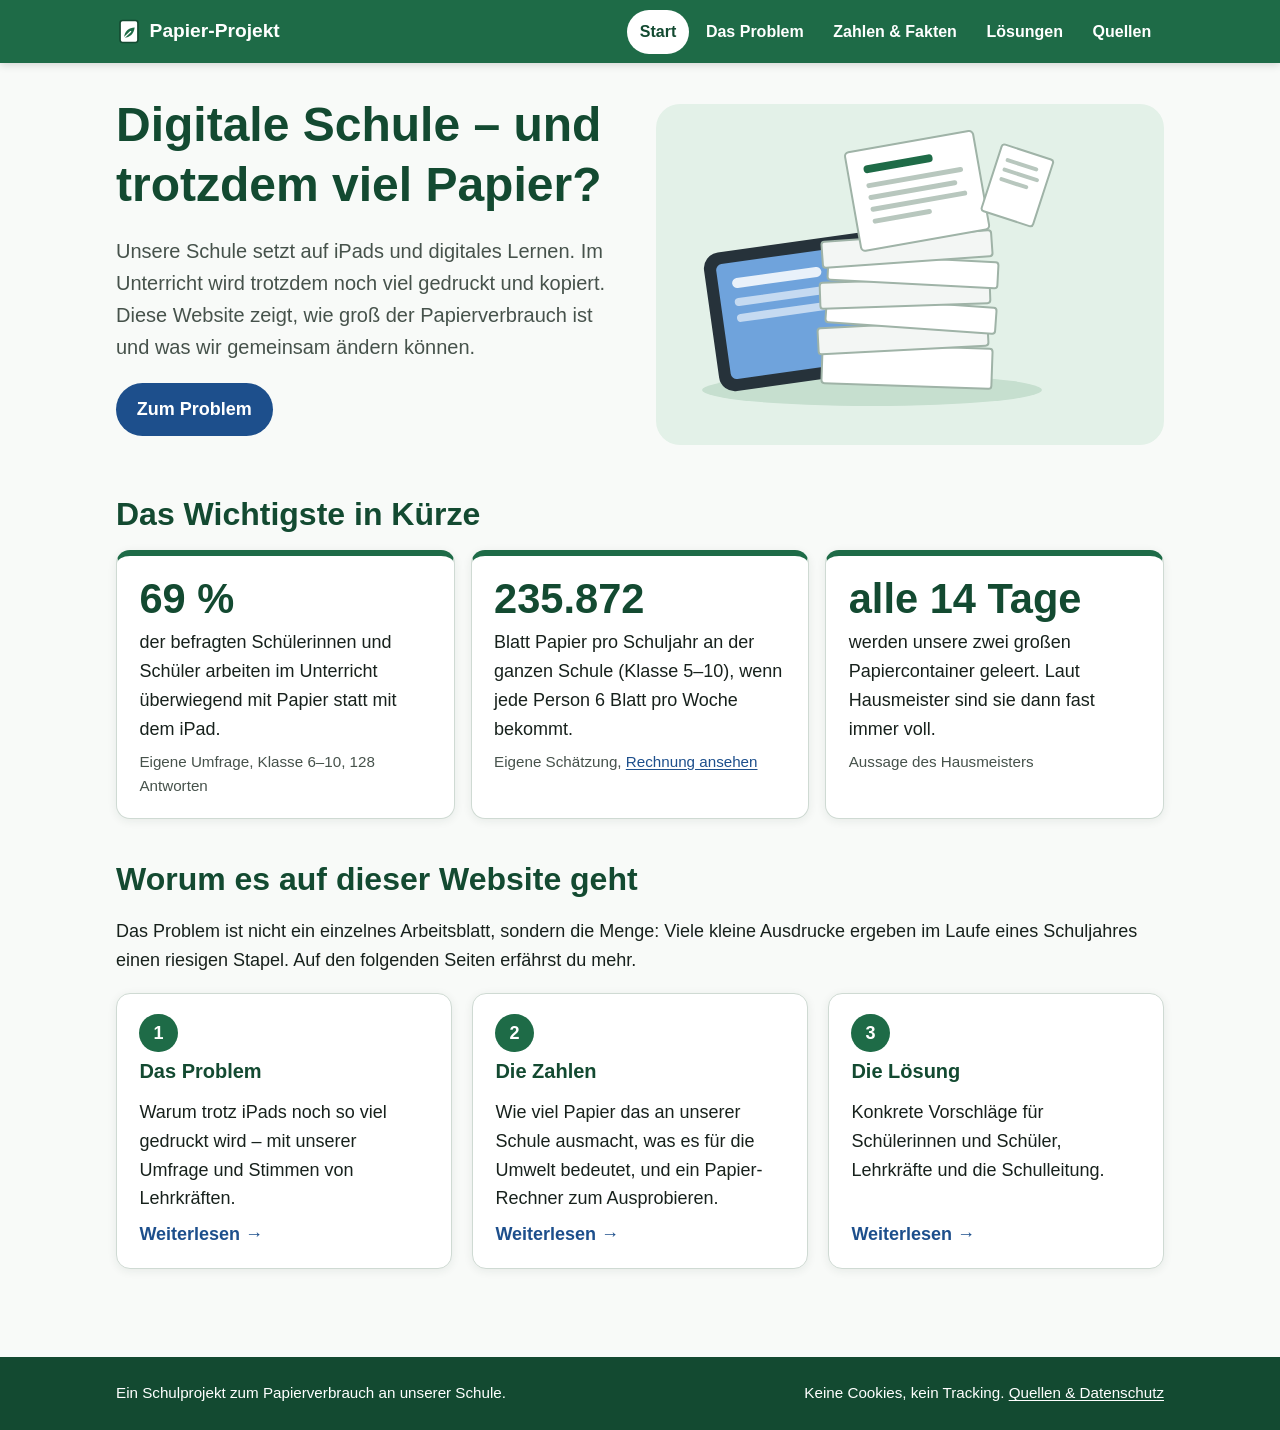
==== index.html @ 82616a9a "Erste Version der Website: Startseite, Problem, Zahlen & Fakten, Lösungen, Quellen Co-Authored-By: C" ====
<!DOCTYPE html>
<html lang="de">
<head>
  <meta charset="utf-8">
  <meta name="viewport" content="width=device-width, initial-scale=1, viewport-fit=cover">
  <title>Digitale Schule – und trotzdem viel Papier? | Papier-Projekt</title>
  <meta name="description" content="Ein Schulprojekt über den Papierverbrauch an unserer Schule – mit Zahlen, Umfrage und konkreten Vorschlägen zum Papiersparen.">
  <link rel="icon" href="bilder/icon.svg" type="image/svg+xml">
  <link rel="stylesheet" href="css/style.css">
</head>
<body>
  <a class="skip-link" href="#inhalt">Zum Inhalt springen</a>

  <header class="kopf">
    <div class="inhalt-breite">
      <a class="logo" href="index.html"><img src="bilder/icon.svg" alt="" width="26" height="26">Papier-Projekt</a>
      <nav class="menue" aria-label="Hauptmenü">
        <ul>
          <li><a href="index.html" aria-current="page">Start</a></li>
          <li><a href="problem.html">Das Problem</a></li>
          <li><a href="zahlen.html">Zahlen &amp; Fakten</a></li>
          <li><a href="loesungen.html">Lösungen</a></li>
          <li><a href="quellen.html">Quellen</a></li>
        </ul>
      </nav>
    </div>
  </header>

  <main id="inhalt" class="inhalt-breite">
    <section class="hero" aria-labelledby="titel">
      <div>
        <h1 id="titel">Digitale Schule – und trotzdem viel Papier?</h1>
        <p class="einleitung">Unsere Schule setzt auf iPads und digitales Lernen. Im Unterricht wird trotzdem noch viel gedruckt und kopiert. Diese Website zeigt, wie groß der Papierverbrauch ist und was wir gemeinsam ändern können.</p>
        <p><a class="knopf" href="problem.html">Zum Problem</a></p>
      </div>
      <div class="hero-bild">
        <img src="bilder/hero.svg" width="400" height="300" alt="Zeichnung: Ein Tablet liegt halb unter einem hohen Stapel Arbeitsblätter.">
      </div>
    </section>

    <section class="abschnitt" aria-labelledby="kurz">
      <h2 id="kurz">Das Wichtigste in Kürze</h2>
      <div class="kernzahlen">
        <div class="karte kernzahl">
          <span class="zahl">69&nbsp;%</span>
          <p>der befragten Schülerinnen und Schüler arbeiten im Unterricht überwiegend mit Papier statt mit dem iPad.</p>
          <p class="quelle">Eigene Umfrage, Klasse 6–10, 128 Antworten</p>
        </div>
        <div class="karte kernzahl">
          <span class="zahl">235.872</span>
          <p>Blatt Papier pro Schuljahr an der ganzen Schule (Klasse 5–10), wenn jede Person 6 Blatt pro Woche bekommt.</p>
          <p class="quelle">Eigene Schätzung, <a href="zahlen.html">Rechnung ansehen</a></p>
        </div>
        <div class="karte kernzahl">
          <span class="zahl">alle 14 Tage</span>
          <p>werden unsere zwei großen Papiercontainer geleert. Laut Hausmeister sind sie dann fast immer voll.</p>
          <p class="quelle">Aussage des Hausmeisters</p>
        </div>
      </div>
    </section>

    <section class="abschnitt" aria-labelledby="themen">
      <h2 id="themen">Worum es auf dieser Website geht</h2>
      <p>Das Problem ist nicht ein einzelnes Arbeitsblatt, sondern die Menge: Viele kleine Ausdrucke ergeben im Laufe eines Schuljahres einen riesigen Stapel. Auf den folgenden Seiten erfährst du mehr.</p>
      <div class="kacheln">
        <a class="karte kachel" href="problem.html">
          <span class="nummer" aria-hidden="true">1</span>
          <h3>Das Problem</h3>
          <span>Warum trotz iPads noch so viel gedruckt wird – mit unserer Umfrage und Stimmen von Lehrkräften.</span>
          <span class="weiter">Weiterlesen →</span>
        </a>
        <a class="karte kachel" href="zahlen.html">
          <span class="nummer" aria-hidden="true">2</span>
          <h3>Die Zahlen</h3>
          <span>Wie viel Papier das an unserer Schule ausmacht, was es für die Umwelt bedeutet, und ein Papier-Rechner zum Ausprobieren.</span>
          <span class="weiter">Weiterlesen →</span>
        </a>
        <a class="karte kachel" href="loesungen.html">
          <span class="nummer" aria-hidden="true">3</span>
          <h3>Die Lösung</h3>
          <span>Konkrete Vorschläge für Schülerinnen und Schüler, Lehrkräfte und die Schulleitung.</span>
          <span class="weiter">Weiterlesen →</span>
        </a>
      </div>
    </section>
  </main>

  <footer class="fuss">
    <div class="inhalt-breite">
      <p>Ein Schulprojekt zum Papierverbrauch an unserer Schule.</p>
      <p>Keine Cookies, kein Tracking. <a href="quellen.html">Quellen &amp; Datenschutz</a></p>
    </div>
  </footer>
</body>
</html>
---- css/style.css ----
/* ==========================================================
   Papier-Projekt – gemeinsames Aussehen für alle Seiten
   Nur Systemschriften (keine fremden Server), starke Kontraste.
   ========================================================== */

:root {
  --gruen: #1e6b47;        /* Hauptfarbe, Kontrast zu Weiß 6,5:1 */
  --gruen-dunkel: #134a31;
  --gruen-hell: #e3f1e8;
  --blau: #1d4f8c;          /* Akzentfarbe, Kontrast zu Weiß 8,3:1 */
  --blau-hell: #e4eef9;
  --papier: #f8faf8;        /* Seitenhintergrund */
  --weiss: #ffffff;
  --text: #17211c;
  --text-leise: #46524b;    /* Kontrast zu Weiß 7,9:1 */
  --linie: #cfdad3;
  --warnung: #fff1b8;
  --warnung-rand: #8a6d00;
  --radius: 14px;
  --schatten: 0 2px 10px rgba(20, 50, 35, 0.08);
  color-scheme: light;
}

* { box-sizing: border-box; }

html { -webkit-text-size-adjust: 100%; }

body {
  margin: 0;
  background: var(--papier);
  color: var(--text);
  font-family: -apple-system, BlinkMacSystemFont, "Segoe UI", Roboto, "Helvetica Neue", Arial, sans-serif;
  font-size: 1.125rem;      /* 18px: gut lesbar auf dem iPad */
  line-height: 1.6;
}

img, svg { max-width: 100%; height: auto; }

a { color: var(--blau); text-underline-offset: 0.15em; }
a:hover { color: var(--gruen-dunkel); }

:focus-visible { outline: 3px solid var(--blau); outline-offset: 3px; border-radius: 4px; }

/* Link „Zum Inhalt springen“ für Tastatur und Screenreader */
.skip-link {
  position: absolute; left: 1rem; top: -4rem;
  background: var(--weiss); padding: 0.5rem 1rem; border-radius: 8px; z-index: 10;
}
.skip-link:focus { top: 1rem; }

.inhalt-breite { width: 100%; max-width: 68rem; margin: 0 auto; padding-inline: 1.25rem; }

/* ---------- Kopfzeile und Menü ---------- */
.kopf {
  background: var(--gruen);
  color: var(--weiss);
  padding-top: env(safe-area-inset-top, 0px);
  position: sticky; top: 0; z-index: 5;
  box-shadow: 0 2px 8px rgba(0, 0, 0, 0.15);
}
.kopf .inhalt-breite {
  display: flex; flex-wrap: wrap; align-items: center; justify-content: space-between;
  gap: 0.25rem 1.5rem; padding-block: 0.6rem;
}
.logo {
  color: var(--weiss); text-decoration: none; font-weight: 800; font-size: 1.2rem;
  display: inline-flex; align-items: center; gap: 0.5rem;
}
.logo:hover { color: var(--weiss); }
.logo img { width: 1.6rem; height: 1.6rem; }

.menue ul {
  list-style: none; margin: 0; padding: 0;
  display: flex; flex-wrap: wrap; gap: 0.25rem;
}
.menue a {
  display: block; color: var(--weiss); text-decoration: none;
  padding: 0.5rem 0.8rem; border-radius: 999px; font-size: 1rem; font-weight: 600;
  min-height: 44px; line-height: 1.75;   /* große Tippfläche */
}
.menue a:hover { background: var(--gruen-dunkel); color: var(--weiss); }
.menue a[aria-current="page"] { background: var(--weiss); color: var(--gruen-dunkel); }

/* ---------- Allgemeine Bausteine ---------- */
main { display: block; padding-block: 2rem 3rem; }

h1, h2, h3 { line-height: 1.25; color: var(--gruen-dunkel); }
h1 { font-size: clamp(2rem, 5vw, 3rem); margin: 0 0 1rem; }
h2 { font-size: clamp(1.5rem, 3.5vw, 2rem); margin: 2.5rem 0 1rem; }
h3 { font-size: 1.25rem; margin: 0 0 0.5rem; }

.einleitung { font-size: 1.25rem; color: var(--text-leise); max-width: 46rem; }

.abschnitt { margin-bottom: 2.5rem; }

.karte {
  background: var(--weiss); border: 1px solid var(--linie); border-radius: var(--radius);
  padding: 1.25rem 1.4rem; box-shadow: var(--schatten);
}

.raster { display: grid; gap: 1.25rem; grid-template-columns: repeat(auto-fit, minmax(15rem, 1fr)); }
.raster-2 { display: grid; gap: 1.25rem; grid-template-columns: repeat(auto-fit, minmax(20rem, 1fr)); align-items: start; }

/* Gut sichtbarer Platzhalter für fehlende Daten */
.fehlt {
  background: var(--warnung); color: #4a3a00; border: 2px dashed var(--warnung-rand);
  padding: 0 0.35em; border-radius: 6px; font-weight: 700;
  -webkit-box-decoration-break: clone; box-decoration-break: clone;
}

.hinweis {
  background: var(--blau-hell); border-left: 5px solid var(--blau);
  padding: 0.9rem 1.1rem; border-radius: 0 10px 10px 0; font-size: 1rem;
}

.quelle { font-size: 0.95rem; color: var(--text-leise); }

.knopf {
  display: inline-block; background: var(--blau); color: var(--weiss); text-decoration: none;
  font-weight: 700; padding: 0.75rem 1.3rem; border-radius: 999px; min-height: 44px;
}
.knopf:hover { background: var(--gruen-dunkel); color: var(--weiss); }

/* ---------- Startseite ---------- */
.hero {
  display: grid; gap: 2rem; align-items: center;
  grid-template-columns: repeat(auto-fit, minmax(18rem, 1fr));
  margin-bottom: 2rem;
}
.hero-bild { background: var(--gruen-hell); border-radius: 24px; padding: 1rem; }

.kernzahlen { display: grid; gap: 1rem; grid-template-columns: repeat(auto-fit, minmax(14rem, 1fr)); }
.kernzahl { border-top: 6px solid var(--gruen); }
.kernzahl .zahl { display: block; font-size: clamp(2rem, 5vw, 2.6rem); font-weight: 800; color: var(--gruen-dunkel); line-height: 1.1; }
.kernzahl p { margin: 0.4rem 0 0; }

.kacheln { display: grid; gap: 1.25rem; grid-template-columns: repeat(auto-fit, minmax(16rem, 1fr)); }
.kachel {
  display: flex; flex-direction: column; gap: 0.4rem;
  text-decoration: none; color: var(--text);
  transition: transform 0.15s ease, box-shadow 0.15s ease;
}
.kachel:hover { transform: translateY(-3px); box-shadow: 0 6px 18px rgba(20, 50, 35, 0.15); color: var(--text); }
.kachel .nummer {
  display: inline-grid; place-items: center; width: 2.4rem; height: 2.4rem;
  border-radius: 50%; background: var(--gruen); color: var(--weiss); font-weight: 800;
}
.kachel .weiter { margin-top: auto; color: var(--blau); font-weight: 700; }

/* ---------- Tabellen ---------- */
.tabelle-huelle { overflow-x: auto; -webkit-overflow-scrolling: touch; }
table { width: 100%; border-collapse: collapse; background: var(--weiss); font-size: 1rem; }
caption { text-align: left; font-weight: 700; padding-bottom: 0.5rem; color: var(--gruen-dunkel); }
th, td { padding: 0.65rem 0.8rem; border-bottom: 1px solid var(--linie); text-align: left; vertical-align: top; }
thead th { background: var(--gruen-hell); color: var(--gruen-dunkel); }
td.num, th.num { text-align: right; font-variant-numeric: tabular-nums; white-space: nowrap; }
tr.summe td, tr.summe th { font-weight: 800; border-top: 2px solid var(--gruen); }

/* ---------- Diagramm ---------- */
.diagramm { display: grid; gap: 1.5rem; grid-template-columns: repeat(auto-fit, minmax(16rem, 1fr)); align-items: center; }
.diagramm svg { width: 100%; max-width: 22rem; justify-self: center; }
.diagramm path { stroke: var(--weiss); stroke-width: 2; }
.legende { list-style: none; margin: 0; padding: 0; display: grid; gap: 0.6rem; }
.legende li { display: grid; grid-template-columns: 1.3rem 1fr auto; gap: 0.7rem; align-items: center; font-size: 1rem; }
.farbfeld { width: 1.3rem; height: 1.3rem; border-radius: 4px; }
.legende .wert { font-weight: 700; font-variant-numeric: tabular-nums; }

/* ---------- Bilder mit Bildunterschrift ---------- */
figure { margin: 0; }
figcaption { font-size: 0.95rem; color: var(--text-leise); margin-top: 0.5rem; }
.foto { border-radius: var(--radius); background: var(--weiss); border: 1px solid var(--linie); width: 100%; }

/* ---------- Zitate der Lehrkräfte ---------- */
.stimme h3 { color: var(--blau); }
.stimme ul { margin: 0; padding-left: 1.2rem; }

/* ---------- Papier-Rechner ---------- */
.rechner { border: 2px solid var(--gruen); }
.rechner form { display: grid; gap: 1rem; grid-template-columns: repeat(auto-fit, minmax(13rem, 1fr)); margin-bottom: 1.25rem; }
.rechner label { display: block; font-weight: 700; margin-bottom: 0.3rem; font-size: 1rem; }
.rechner input {
  width: 100%; font: inherit; font-size: 1.15rem; padding: 0.6rem 0.75rem; min-height: 48px;
  border: 2px solid var(--text-leise); border-radius: 10px; background: var(--weiss); color: var(--text);
}
.rechner .tipp { display: block; font-size: 0.9rem; color: var(--text-leise); }
.vorlagen { display: flex; flex-wrap: wrap; gap: 0.5rem; margin-bottom: 1rem; }
.vorlagen button {
  font: inherit; font-size: 1rem; font-weight: 700; cursor: pointer; min-height: 44px;
  padding: 0.5rem 1rem; border-radius: 999px; border: 2px solid var(--blau);
  background: var(--weiss); color: var(--blau);
}
.vorlagen button:hover, .vorlagen button[aria-pressed="true"] { background: var(--blau); color: var(--weiss); }
.ergebnisse { display: grid; gap: 0.75rem; grid-template-columns: repeat(auto-fit, minmax(9rem, 1fr)); }
.ergebnis { background: var(--gruen-hell); border-radius: 12px; padding: 1rem; }
.ergebnis .zahl { display: block; font-size: 1.8rem; font-weight: 800; color: var(--gruen-dunkel); line-height: 1.2; font-variant-numeric: tabular-nums; }
.ergebnis span:last-child { font-size: 1rem; }

/* ---------- Lösungen ---------- */
.tipps { list-style: none; padding: 0; margin: 0; display: grid; gap: 1rem; grid-template-columns: repeat(auto-fit, minmax(16rem, 1fr)); }
.tipps li { border-left: 6px solid var(--gruen); }
.tipps p { margin: 0; }
.gruppe-kopf { display: flex; align-items: center; gap: 0.75rem; }
.gruppe-kopf svg { width: 2.5rem; height: 2.5rem; flex: none; }

/* ---------- Fußzeile ---------- */
.fuss {
  background: var(--gruen-dunkel); color: var(--weiss); font-size: 0.95rem;
  padding-bottom: env(safe-area-inset-bottom, 0px);
}
.fuss .inhalt-breite { padding-block: 1.5rem; display: flex; flex-wrap: wrap; gap: 0.5rem 2rem; justify-content: space-between; }
.fuss a { color: var(--weiss); }
.fuss p { margin: 0; }

@media (prefers-reduced-motion: reduce) {
  * { transition: none !important; scroll-behavior: auto !important; }
}

@media (max-width: 40rem) {
  body { font-size: 1.0625rem; }
  .kopf { position: static; }   /* auf dem Handy nicht festkleben, spart Platz */
}
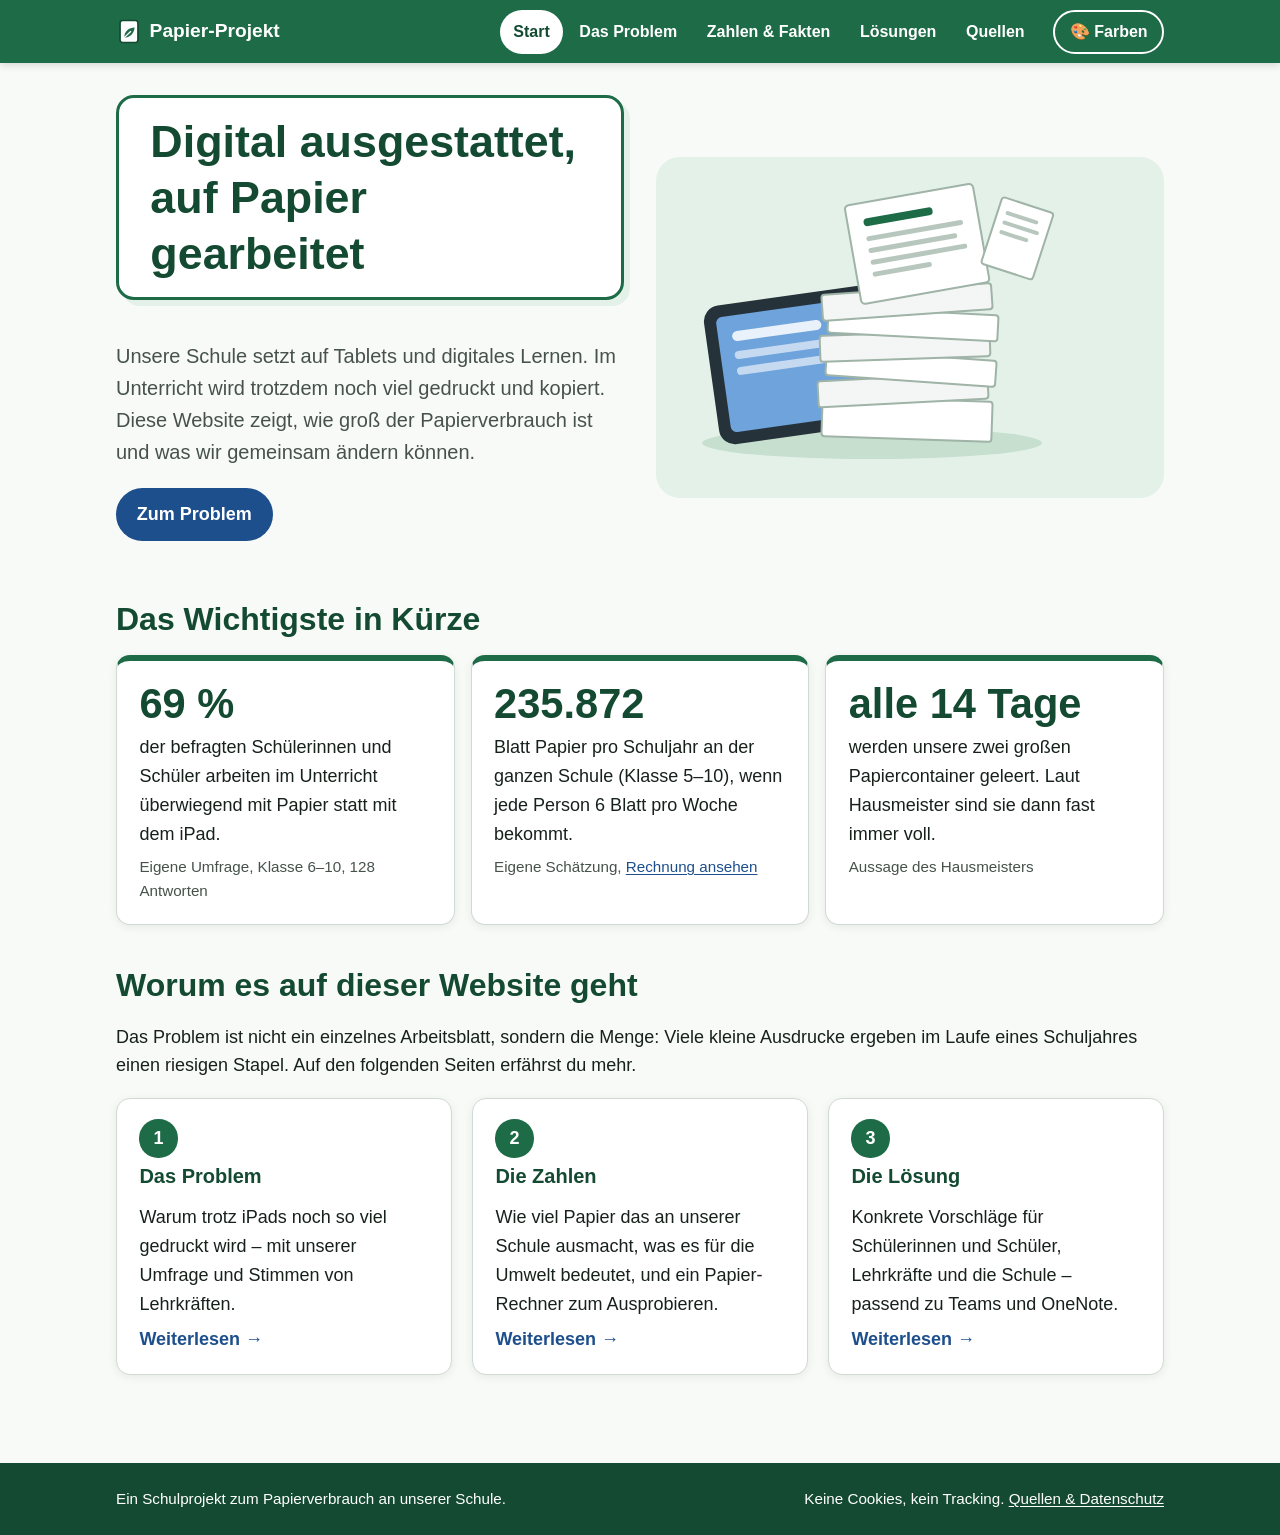
==== commit da48fd92: "12 Farbschemata, neuer Titel, Bildauswahl, Diagramm in Prozent, Teams/OneNote und Ablenkungs-Vorschl" ====
--- a/index.html
+++ b/index.html
@@ -3,10 +3,11 @@
 <head>
   <meta charset="utf-8">
   <meta name="viewport" content="width=device-width, initial-scale=1, viewport-fit=cover">
-  <title>Digitale Schule – und trotzdem viel Papier? | Papier-Projekt</title>
+  <title>Digital ausgestattet, auf Papier gearbeitet | Papier-Projekt</title>
   <meta name="description" content="Ein Schulprojekt über den Papierverbrauch an unserer Schule – mit Zahlen, Umfrage und konkreten Vorschlägen zum Papiersparen.">
   <link rel="icon" href="bilder/icon.svg" type="image/svg+xml">
   <link rel="stylesheet" href="css/style.css">
+  <script src="js/farben.js"></script>
 </head>
 <body>
   <a class="skip-link" href="#inhalt">Zum Inhalt springen</a>
@@ -29,8 +30,8 @@
   <main id="inhalt" class="inhalt-breite">
     <section class="hero" aria-labelledby="titel">
       <div>
-        <h1 id="titel">Digitale Schule – und trotzdem viel Papier?</h1>
-        <p class="einleitung">Unsere Schule setzt auf iPads und digitales Lernen. Im Unterricht wird trotzdem noch viel gedruckt und kopiert. Diese Website zeigt, wie groß der Papierverbrauch ist und was wir gemeinsam ändern können.</p>
+        <h1 id="titel">Digital ausgestattet, auf Papier gearbeitet</h1>
+        <p class="einleitung">Unsere Schule setzt auf Tablets und digitales Lernen. Im Unterricht wird trotzdem noch viel gedruckt und kopiert. Diese Website zeigt, wie groß der Papierverbrauch ist und was wir gemeinsam ändern können.</p>
         <p><a class="knopf" href="problem.html">Zum Problem</a></p>
       </div>
       <div class="hero-bild">
@@ -78,7 +79,7 @@
         <a class="karte kachel" href="loesungen.html">
           <span class="nummer" aria-hidden="true">3</span>
           <h3>Die Lösung</h3>
-          <span>Konkrete Vorschläge für Schülerinnen und Schüler, Lehrkräfte und die Schulleitung.</span>
+          <span>Konkrete Vorschläge für Schülerinnen und Schüler, Lehrkräfte und die Schule – passend zu Teams und OneNote.</span>
           <span class="weiter">Weiterlesen →</span>
         </a>
       </div>
--- a/css/style.css
+++ b/css/style.css
@@ -1,24 +1,100 @@
 /* ==========================================================
    Papier-Projekt – gemeinsames Aussehen für alle Seiten
    Nur Systemschriften (keine fremden Server), starke Kontraste.
+
+   FARBSCHEMATA: Alle Farben kommen aus den Variablen unten.
+   Jedes Schema ([data-farbe="…"]) setzt dieselben Variablen.
+   Neue Farbe nötig? -> In ALLEN Schemata ergänzen.
    ========================================================== */
 
-:root {
-  --gruen: #1e6b47;        /* Hauptfarbe, Kontrast zu Weiß 6,5:1 */
-  --gruen-dunkel: #134a31;
-  --gruen-hell: #e3f1e8;
-  --blau: #1d4f8c;          /* Akzentfarbe, Kontrast zu Weiß 8,3:1 */
-  --blau-hell: #e4eef9;
-  --papier: #f8faf8;        /* Seitenhintergrund */
-  --weiss: #ffffff;
+:root,
+[data-farbe="gruen"] {
+  --hintergrund: #f8faf8;  /* Seitenhintergrund */
+  --flaeche: #ffffff;      /* Karten, Tabellen */
   --text: #17211c;
-  --text-leise: #46524b;    /* Kontrast zu Weiß 7,9:1 */
+  --text-leise: #46524b;
   --linie: #cfdad3;
-  --warnung: #fff1b8;
-  --warnung-rand: #8a6d00;
-  --radius: 14px;
-  --schatten: 0 2px 10px rgba(20, 50, 35, 0.08);
+  --haupt: #1e6b47;        /* Kopfzeile, Rahmen (weiße Schrift darauf) */
+  --haupt-dunkel: #134a31; /* Fußzeile */
+  --haupt-hell: #e3f1e8;   /* helle Flächen */
+  --ueberschrift: #134a31;
+  --akzent: #1d4f8c;       /* Knöpfe (weiße Schrift darauf) */
+  --akzent-hell: #e4eef9;
+  --link: #1d4f8c;
+  --auf-haupt: #ffffff;
+  /* Diagramm: iPad-Seite (c1, c2), neutral (c3), Papier-Seite (c4, c5) */
+  --c1: #1d4f8c; --c2: #6fa3dc; --c3: #8f8f8a; --c4: #e6a06c; --c5: #9a4515;
   color-scheme: light;
+}
+
+[data-farbe="blau"] {
+  --hintergrund: #f6f9fc; --flaeche: #ffffff; --text: #14202c; --text-leise: #44515e; --linie: #cdd9e5;
+  --haupt: #1d4f8c; --haupt-dunkel: #12345e; --haupt-hell: #e4eef9; --ueberschrift: #12345e;
+  --akzent: #0f6466; --akzent-hell: #dff2f1; --link: #0f5a8c; --auf-haupt: #ffffff;
+  --c1: #12345e; --c2: #5b95d6; --c3: #8f8f8a; --c4: #f0b46a; --c5: #a35a00;
+}
+[data-farbe="petrol"] {
+  --hintergrund: #f5fafa; --flaeche: #ffffff; --text: #132021; --text-leise: #415354; --linie: #c9dcdc;
+  --haupt: #0f6466; --haupt-dunkel: #0a4446; --haupt-hell: #dff2f1; --ueberschrift: #0a4446;
+  --akzent: #8a3b12; --akzent-hell: #f9e9df; --link: #0a5c5e; --auf-haupt: #ffffff;
+  --c1: #0a4446; --c2: #4fb3b0; --c3: #8f8f8a; --c4: #e89a7a; --c5: #8a3b12;
+}
+[data-farbe="lila"] {
+  --hintergrund: #faf8fd; --flaeche: #ffffff; --text: #1e1729; --text-leise: #4f4560; --linie: #dcd3ea;
+  --haupt: #5b3a99; --haupt-dunkel: #3d2468; --haupt-hell: #eee8f8; --ueberschrift: #3d2468;
+  --akzent: #1d4f8c; --akzent-hell: #e4eef9; --link: #5b3a99; --auf-haupt: #ffffff;
+  --c1: #3d2468; --c2: #9b7fd1; --c3: #8f8f8a; --c4: #f0b85a; --c5: #9a6200;
+}
+[data-farbe="rot"] {
+  --hintergrund: #fdf8f8; --flaeche: #ffffff; --text: #2a1418; --text-leise: #5c4246; --linie: #ead0d4;
+  --haupt: #9b1c31; --haupt-dunkel: #6b1222; --haupt-hell: #f8e6e9; --ueberschrift: #6b1222;
+  --akzent: #1d4f8c; --akzent-hell: #e4eef9; --link: #8a1a2c; --auf-haupt: #ffffff;
+  --c1: #1d4f8c; --c2: #7fb0e0; --c3: #8f8f8a; --c4: #e8909c; --c5: #9b1c31;
+}
+[data-farbe="orange"] {
+  --hintergrund: #fffaf5; --flaeche: #ffffff; --text: #2a1a0c; --text-leise: #5c4a3a; --linie: #ecd9c6;
+  --haupt: #a64b00; --haupt-dunkel: #6e3200; --haupt-hell: #fbeadb; --ueberschrift: #6e3200;
+  --akzent: #1d4f8c; --akzent-hell: #e4eef9; --link: #1d4f8c; --auf-haupt: #ffffff;
+  --c1: #1d4f8c; --c2: #7fb0e0; --c3: #8f8f8a; --c4: #f2b277; --c5: #a64b00;
+}
+[data-farbe="graphit"] {
+  --hintergrund: #f7f8f9; --flaeche: #ffffff; --text: #1a1e22; --text-leise: #4a525a; --linie: #d5dade;
+  --haupt: #3d4650; --haupt-dunkel: #22282e; --haupt-hell: #e9ecef; --ueberschrift: #22282e;
+  --akzent: #1d4f8c; --akzent-hell: #e4eef9; --link: #1d4f8c; --auf-haupt: #ffffff;
+  --c1: #22282e; --c2: #7f97b0; --c3: #c9c9c4; --c4: #f0b46a; --c5: #a35a00;
+}
+[data-farbe="sand"] {
+  --hintergrund: #fbf6ec; --flaeche: #fffdf8; --text: #2b2216; --text-leise: #5a4c38; --linie: #e6d8bd;
+  --haupt: #6b4e16; --haupt-dunkel: #4a360f; --haupt-hell: #f3e8d2; --ueberschrift: #4a360f;
+  --akzent: #1d4f8c; --akzent-hell: #e4eef9; --link: #6b4e16; --auf-haupt: #ffffff;
+  --c1: #1d4f8c; --c2: #7fb0e0; --c3: #a39e93; --c4: #e3b36a; --c5: #6b4e16;
+}
+[data-farbe="nacht"] {
+  --hintergrund: #12161a; --flaeche: #1c2228; --text: #e9edf0; --text-leise: #b5bec6; --linie: #33404a;
+  --haupt: #1e6b47; --haupt-dunkel: #0b2a1c; --haupt-hell: #1f3329; --ueberschrift: #8fd3ae;
+  --akzent: #2c64a8; --akzent-hell: #1d2a3a; --link: #8cb8ff; --auf-haupt: #ffffff;
+  --c1: #3987e5; --c2: #9cc3f0; --c3: #8f8f8a; --c4: #f0a870; --c5: #d06a2a;
+  color-scheme: dark;
+}
+[data-farbe="kontrast"] {
+  --hintergrund: #ffffff; --flaeche: #ffffff; --text: #000000; --text-leise: #1a1a1a; --linie: #000000;
+  --haupt: #000000; --haupt-dunkel: #000000; --haupt-hell: #f0f0f0; --ueberschrift: #000000;
+  --akzent: #0000b8; --akzent-hell: #eaeaff; --link: #0000b8; --auf-haupt: #ffffff;
+  --c1: #00307a; --c2: #6a9eff; --c3: #9a9a9a; --c4: #ffb36b; --c5: #a33f00;
+}
+[data-farbe="einhorn"] {
+  --hintergrund: #fff0f8; --flaeche: #ffffff; --text: #3a0a26; --text-leise: #6b2a52; --linie: #ffc2e2;
+  --haupt: #c2187a; --haupt-dunkel: #8a0f56; --haupt-hell: #ffe0f1; --ueberschrift: #8a0f56;
+  --akzent: #6a1b9a; --akzent-hell: #f1e2fb; --link: #6a1b9a; --auf-haupt: #ffffff;
+  --c1: #6a1b9a; --c2: #c39be0; --c3: #b8a6b4; --c4: #ff9ccf; --c5: #c2187a;
+}
+[data-farbe="regenbogen"] {
+  --hintergrund: #0a0a0a; --flaeche: #161616; --text: #f5f5f5; --text-leise: #c8c8c8; --linie: #333333;
+  --haupt: #000000; --haupt-dunkel: #000000; --haupt-hell: #222222; --ueberschrift: #ffffff;
+  --akzent: #7a3cff; --akzent-hell: #241a3a; --link: #ffd23d; --auf-haupt: #ffffff;
+  --c1: #3d7dff; --c2: #39d0ff; --c3: #888888; --c4: #ffd23d; --c5: #ff4d4d;
+  --regenbogen: linear-gradient(90deg, #ff4d4d, #ffa53d, #ffe14d, #4dd97a, #4db8ff, #a77bff);
+  color-scheme: dark;
 }
 
 * { box-sizing: border-box; }
@@ -27,7 +103,7 @@
 
 body {
   margin: 0;
-  background: var(--papier);
+  background: var(--hintergrund);
   color: var(--text);
   font-family: -apple-system, BlinkMacSystemFont, "Segoe UI", Roboto, "Helvetica Neue", Arial, sans-serif;
   font-size: 1.125rem;      /* 18px: gut lesbar auf dem iPad */
@@ -36,15 +112,15 @@
 
 img, svg { max-width: 100%; height: auto; }
 
-a { color: var(--blau); text-underline-offset: 0.15em; }
-a:hover { color: var(--gruen-dunkel); }
-
-:focus-visible { outline: 3px solid var(--blau); outline-offset: 3px; border-radius: 4px; }
+a { color: var(--link); text-underline-offset: 0.15em; }
+a:hover { color: var(--ueberschrift); }
+
+:focus-visible { outline: 3px solid var(--link); outline-offset: 3px; border-radius: 4px; }
 
 /* Link „Zum Inhalt springen“ für Tastatur und Screenreader */
 .skip-link {
   position: absolute; left: 1rem; top: -4rem;
-  background: var(--weiss); padding: 0.5rem 1rem; border-radius: 8px; z-index: 10;
+  background: var(--flaeche); padding: 0.5rem 1rem; border-radius: 8px; z-index: 10;
 }
 .skip-link:focus { top: 1rem; }
 
@@ -52,40 +128,72 @@
 
 /* ---------- Kopfzeile und Menü ---------- */
 .kopf {
-  background: var(--gruen);
-  color: var(--weiss);
+  background: var(--haupt);
+  color: var(--auf-haupt);
   padding-top: env(safe-area-inset-top, 0px);
   position: sticky; top: 0; z-index: 5;
   box-shadow: 0 2px 8px rgba(0, 0, 0, 0.15);
 }
 .kopf .inhalt-breite {
   display: flex; flex-wrap: wrap; align-items: center; justify-content: space-between;
-  gap: 0.25rem 1.5rem; padding-block: 0.6rem;
+  gap: 0.25rem 1rem; padding-block: 0.6rem; position: relative;
 }
 .logo {
-  color: var(--weiss); text-decoration: none; font-weight: 800; font-size: 1.2rem;
+  color: var(--auf-haupt); text-decoration: none; font-weight: 800; font-size: 1.2rem;
   display: inline-flex; align-items: center; gap: 0.5rem;
 }
-.logo:hover { color: var(--weiss); }
+.logo:hover { color: var(--auf-haupt); }
 .logo img { width: 1.6rem; height: 1.6rem; }
 
+.menue { margin-left: auto; }
 .menue ul {
   list-style: none; margin: 0; padding: 0;
   display: flex; flex-wrap: wrap; gap: 0.25rem;
 }
 .menue a {
-  display: block; color: var(--weiss); text-decoration: none;
+  display: block; color: var(--auf-haupt); text-decoration: none;
   padding: 0.5rem 0.8rem; border-radius: 999px; font-size: 1rem; font-weight: 600;
   min-height: 44px; line-height: 1.75;   /* große Tippfläche */
 }
-.menue a:hover { background: var(--gruen-dunkel); color: var(--weiss); }
-.menue a[aria-current="page"] { background: var(--weiss); color: var(--gruen-dunkel); }
+.menue a:hover { background: rgba(255, 255, 255, 0.18); color: var(--auf-haupt); }
+.menue a[aria-current="page"] { background: var(--flaeche); color: var(--ueberschrift); }
+
+/* ---------- Farbauswahl ---------- */
+.farbwahl-schalter {
+  font: inherit; font-size: 1rem; font-weight: 700; cursor: pointer;
+  min-height: 44px; padding: 0.4rem 0.9rem; border-radius: 999px;
+  border: 2px solid var(--auf-haupt); background: transparent; color: var(--auf-haupt);
+}
+.farbwahl-schalter:hover, .farbwahl-schalter[aria-expanded="true"] { background: var(--flaeche); color: var(--ueberschrift); }
+.farb-panel {
+  position: absolute; right: 1.25rem; top: calc(100% + 0.25rem); z-index: 20;
+  width: min(30rem, calc(100vw - 2.5rem));
+  background: var(--flaeche); color: var(--text); border: 2px solid var(--haupt);
+  border-radius: var(--radius, 14px); padding: 1rem; box-shadow: 0 10px 30px rgba(0, 0, 0, 0.25);
+}
+.farb-titel { margin: 0 0 0.75rem; font-weight: 800; color: var(--ueberschrift); }
+.farb-liste { display: grid; gap: 0.5rem; grid-template-columns: repeat(auto-fill, minmax(12.5rem, 1fr)); }
+.farb-knopf {
+  display: flex; align-items: center; gap: 0.6rem; text-align: left;
+  font: inherit; font-size: 0.95rem; cursor: pointer; min-height: 44px;
+  padding: 0.4rem 0.6rem; border-radius: 10px;
+  border: 2px solid var(--linie); background: var(--flaeche); color: var(--text);
+}
+.farb-knopf:hover { border-color: var(--haupt); }
+.farb-knopf[aria-pressed="true"] { border-color: var(--link); box-shadow: inset 0 0 0 1px var(--link); font-weight: 700; }
+.farb-muster { width: 1.6rem; height: 1.6rem; border-radius: 50%; flex: none; border: 1px solid rgba(128, 128, 128, 0.6); }
 
 /* ---------- Allgemeine Bausteine ---------- */
 main { display: block; padding-block: 2rem 3rem; }
 
-h1, h2, h3 { line-height: 1.25; color: var(--gruen-dunkel); }
-h1 { font-size: clamp(2rem, 5vw, 3rem); margin: 0 0 1rem; }
+h1, h2, h3 { line-height: 1.25; color: var(--ueberschrift); }
+h1 {
+  font-size: clamp(1.9rem, 5vw, 2.8rem); margin: 0 0 1.25rem;
+  /* Umrandung, damit die Seitenüberschrift heraussticht */
+  display: inline-block; padding: 0.35em 0.7em;
+  border: 3px solid var(--haupt); border-radius: 18px;
+  background: var(--flaeche); box-shadow: 6px 6px 0 var(--haupt-hell);
+}
 h2 { font-size: clamp(1.5rem, 3.5vw, 2rem); margin: 2.5rem 0 1rem; }
 h3 { font-size: 1.25rem; margin: 0 0 0.5rem; }
 
@@ -94,8 +202,8 @@
 .abschnitt { margin-bottom: 2.5rem; }
 
 .karte {
-  background: var(--weiss); border: 1px solid var(--linie); border-radius: var(--radius);
-  padding: 1.25rem 1.4rem; box-shadow: var(--schatten);
+  background: var(--flaeche); border: 1px solid var(--linie); border-radius: 14px;
+  padding: 1.25rem 1.4rem; box-shadow: 0 2px 10px rgba(0, 0, 0, 0.07);
 }
 
 .raster { display: grid; gap: 1.25rem; grid-template-columns: repeat(auto-fit, minmax(15rem, 1fr)); }
@@ -103,23 +211,23 @@
 
 /* Gut sichtbarer Platzhalter für fehlende Daten */
 .fehlt {
-  background: var(--warnung); color: #4a3a00; border: 2px dashed var(--warnung-rand);
+  background: #fff1b8; color: #4a3a00; border: 2px dashed #8a6d00;
   padding: 0 0.35em; border-radius: 6px; font-weight: 700;
   -webkit-box-decoration-break: clone; box-decoration-break: clone;
 }
 
 .hinweis {
-  background: var(--blau-hell); border-left: 5px solid var(--blau);
+  background: var(--akzent-hell); border-left: 5px solid var(--akzent);
   padding: 0.9rem 1.1rem; border-radius: 0 10px 10px 0; font-size: 1rem;
 }
 
 .quelle { font-size: 0.95rem; color: var(--text-leise); }
 
 .knopf {
-  display: inline-block; background: var(--blau); color: var(--weiss); text-decoration: none;
+  display: inline-block; background: var(--akzent); color: #ffffff; text-decoration: none;
   font-weight: 700; padding: 0.75rem 1.3rem; border-radius: 999px; min-height: 44px;
 }
-.knopf:hover { background: var(--gruen-dunkel); color: var(--weiss); }
+.knopf:hover { filter: brightness(1.15); color: #ffffff; }
 
 /* ---------- Startseite ---------- */
 .hero {
@@ -127,11 +235,11 @@
   grid-template-columns: repeat(auto-fit, minmax(18rem, 1fr));
   margin-bottom: 2rem;
 }
-.hero-bild { background: var(--gruen-hell); border-radius: 24px; padding: 1rem; }
+.hero-bild { background: var(--haupt-hell); border-radius: 24px; padding: 1rem; }
 
 .kernzahlen { display: grid; gap: 1rem; grid-template-columns: repeat(auto-fit, minmax(14rem, 1fr)); }
-.kernzahl { border-top: 6px solid var(--gruen); }
-.kernzahl .zahl { display: block; font-size: clamp(2rem, 5vw, 2.6rem); font-weight: 800; color: var(--gruen-dunkel); line-height: 1.1; }
+.kernzahl { border-top: 6px solid var(--haupt); }
+.kernzahl .zahl { display: block; font-size: clamp(2rem, 5vw, 2.6rem); font-weight: 800; color: var(--ueberschrift); line-height: 1.1; }
 .kernzahl p { margin: 0.4rem 0 0; }
 
 .kacheln { display: grid; gap: 1.25rem; grid-template-columns: repeat(auto-fit, minmax(16rem, 1fr)); }
@@ -140,82 +248,155 @@
   text-decoration: none; color: var(--text);
   transition: transform 0.15s ease, box-shadow 0.15s ease;
 }
-.kachel:hover { transform: translateY(-3px); box-shadow: 0 6px 18px rgba(20, 50, 35, 0.15); color: var(--text); }
+.kachel:hover { transform: translateY(-3px); box-shadow: 0 6px 18px rgba(0, 0, 0, 0.15); color: var(--text); }
 .kachel .nummer {
   display: inline-grid; place-items: center; width: 2.4rem; height: 2.4rem;
-  border-radius: 50%; background: var(--gruen); color: var(--weiss); font-weight: 800;
-}
-.kachel .weiter { margin-top: auto; color: var(--blau); font-weight: 700; }
+  border-radius: 50%; background: var(--haupt); color: var(--auf-haupt); font-weight: 800;
+}
+.kachel .weiter { margin-top: auto; color: var(--link); font-weight: 700; }
 
 /* ---------- Tabellen ---------- */
 .tabelle-huelle { overflow-x: auto; -webkit-overflow-scrolling: touch; }
-table { width: 100%; border-collapse: collapse; background: var(--weiss); font-size: 1rem; }
-caption { text-align: left; font-weight: 700; padding-bottom: 0.5rem; color: var(--gruen-dunkel); }
+table { width: 100%; border-collapse: collapse; background: var(--flaeche); font-size: 1rem; }
+caption { text-align: left; font-weight: 700; padding-bottom: 0.5rem; color: var(--ueberschrift); }
 th, td { padding: 0.65rem 0.8rem; border-bottom: 1px solid var(--linie); text-align: left; vertical-align: top; }
-thead th { background: var(--gruen-hell); color: var(--gruen-dunkel); }
+thead th { background: var(--haupt-hell); color: var(--ueberschrift); }
 td.num, th.num { text-align: right; font-variant-numeric: tabular-nums; white-space: nowrap; }
-tr.summe td, tr.summe th { font-weight: 800; border-top: 2px solid var(--gruen); }
-
-/* ---------- Diagramm ---------- */
+tr.summe td, tr.summe th { font-weight: 800; border-top: 2px solid var(--haupt); }
+td.umbruch { white-space: normal; }
+
+/* ---------- Diagramm (Farben folgen dem Farbschema) ---------- */
 .diagramm { display: grid; gap: 1.5rem; grid-template-columns: repeat(auto-fit, minmax(16rem, 1fr)); align-items: center; }
 .diagramm svg { width: 100%; max-width: 22rem; justify-self: center; }
-.diagramm path { stroke: var(--weiss); stroke-width: 2; }
+.diagramm path { stroke: var(--flaeche); stroke-width: 2; }
+.s1 { fill: var(--c1); background: var(--c1); }
+.s2 { fill: var(--c2); background: var(--c2); }
+.s3 { fill: var(--c3); background: var(--c3); }
+.s4 { fill: var(--c4); background: var(--c4); }
+.s5 { fill: var(--c5); background: var(--c5); }
+.diagramm-text {
+  fill: var(--text); stroke: var(--flaeche); stroke-width: 6px; stroke-linejoin: round;
+  paint-order: stroke; font-weight: 800;
+}
 .legende { list-style: none; margin: 0; padding: 0; display: grid; gap: 0.6rem; }
 .legende li { display: grid; grid-template-columns: 1.3rem 1fr auto; gap: 0.7rem; align-items: center; font-size: 1rem; }
 .farbfeld { width: 1.3rem; height: 1.3rem; border-radius: 4px; }
-.legende .wert { font-weight: 700; font-variant-numeric: tabular-nums; }
+.legende .wert { font-weight: 800; font-variant-numeric: tabular-nums; }
 
 /* ---------- Bilder mit Bildunterschrift ---------- */
 figure { margin: 0; }
 figcaption { font-size: 0.95rem; color: var(--text-leise); margin-top: 0.5rem; }
-.foto { border-radius: var(--radius); background: var(--weiss); border: 1px solid var(--linie); width: 100%; }
-
-/* ---------- Zitate der Lehrkräfte ---------- */
-.stimme h3 { color: var(--blau); }
+.foto { border-radius: 14px; background: var(--flaeche); border: 1px solid var(--linie); width: 100%; }
+
+/* ---------- Zitate ---------- */
+.zitat {
+  margin: 0 0 1rem; padding: 0.75rem 1rem; border-left: 5px solid var(--haupt);
+  background: var(--haupt-hell); border-radius: 0 10px 10px 0; font-style: italic;
+}
+.stimme h3 { color: var(--link); }
 .stimme ul { margin: 0; padding-left: 1.2rem; }
+.stimme li + li { margin-top: 0.4rem; }
 
 /* ---------- Papier-Rechner ---------- */
-.rechner { border: 2px solid var(--gruen); }
+.rechner { border: 2px solid var(--haupt); }
 .rechner form { display: grid; gap: 1rem; grid-template-columns: repeat(auto-fit, minmax(13rem, 1fr)); margin-bottom: 1.25rem; }
 .rechner label { display: block; font-weight: 700; margin-bottom: 0.3rem; font-size: 1rem; }
 .rechner input {
   width: 100%; font: inherit; font-size: 1.15rem; padding: 0.6rem 0.75rem; min-height: 48px;
-  border: 2px solid var(--text-leise); border-radius: 10px; background: var(--weiss); color: var(--text);
-}
-.rechner .tipp { display: block; font-size: 0.9rem; color: var(--text-leise); }
+  border: 2px solid var(--text-leise); border-radius: 10px; background: var(--flaeche); color: var(--text);
+}
 .vorlagen { display: flex; flex-wrap: wrap; gap: 0.5rem; margin-bottom: 1rem; }
 .vorlagen button {
   font: inherit; font-size: 1rem; font-weight: 700; cursor: pointer; min-height: 44px;
-  padding: 0.5rem 1rem; border-radius: 999px; border: 2px solid var(--blau);
-  background: var(--weiss); color: var(--blau);
-}
-.vorlagen button:hover, .vorlagen button[aria-pressed="true"] { background: var(--blau); color: var(--weiss); }
+  padding: 0.5rem 1rem; border-radius: 999px; border: 2px solid var(--link);
+  background: var(--flaeche); color: var(--link);
+}
+.vorlagen button:hover, .vorlagen button[aria-pressed="true"] { background: var(--akzent); border-color: var(--akzent); color: #ffffff; }
 .ergebnisse { display: grid; gap: 0.75rem; grid-template-columns: repeat(auto-fit, minmax(9rem, 1fr)); }
-.ergebnis { background: var(--gruen-hell); border-radius: 12px; padding: 1rem; }
-.ergebnis .zahl { display: block; font-size: 1.8rem; font-weight: 800; color: var(--gruen-dunkel); line-height: 1.2; font-variant-numeric: tabular-nums; }
+.ergebnis { background: var(--haupt-hell); border-radius: 12px; padding: 1rem; }
+.ergebnis .zahl { display: block; font-size: 1.8rem; font-weight: 800; color: var(--ueberschrift); line-height: 1.2; font-variant-numeric: tabular-nums; }
 .ergebnis span:last-child { font-size: 1rem; }
 
 /* ---------- Lösungen ---------- */
 .tipps { list-style: none; padding: 0; margin: 0; display: grid; gap: 1rem; grid-template-columns: repeat(auto-fit, minmax(16rem, 1fr)); }
-.tipps li { border-left: 6px solid var(--gruen); }
+.tipps li { border-left: 6px solid var(--haupt); }
 .tipps p { margin: 0; }
+.tipps p + p { margin-top: 0.5rem; }
 .gruppe-kopf { display: flex; align-items: center; gap: 0.75rem; }
 .gruppe-kopf svg { width: 2.5rem; height: 2.5rem; flex: none; }
+.ico-kreis { fill: var(--haupt); }
+.ico-bild { fill: #ffffff; }
+
+/* Zusammengehörender Themenblock (z. B. „Ablenkung“) */
+.themenblock {
+  border: 3px dashed var(--haupt); border-radius: 18px; padding: 1.25rem;
+  background: var(--haupt-hell); margin-top: 1.5rem;
+}
+.themenblock > h3 { font-size: 1.35rem; }
+.themenblock .tipps li { border-left-color: var(--akzent); }
+.marke {
+  display: inline-block; font-size: 0.8rem; font-weight: 800; letter-spacing: 0.03em;
+  background: var(--haupt); color: var(--auf-haupt); padding: 0.1rem 0.6rem; border-radius: 999px;
+  margin-bottom: 0.4rem;
+}
 
 /* ---------- Fußzeile ---------- */
 .fuss {
-  background: var(--gruen-dunkel); color: var(--weiss); font-size: 0.95rem;
+  background: var(--haupt-dunkel); color: #ffffff; font-size: 0.95rem;
   padding-bottom: env(safe-area-inset-bottom, 0px);
 }
 .fuss .inhalt-breite { padding-block: 1.5rem; display: flex; flex-wrap: wrap; gap: 0.5rem 2rem; justify-content: space-between; }
-.fuss a { color: var(--weiss); }
+.fuss a { color: #ffffff; }
 .fuss p { margin: 0; }
+
+/* ==========================================================
+   Spaß-Schemata
+   ========================================================== */
+
+/* 🦄 Einhorn: kleine Einhörner im Hintergrund */
+[data-farbe="einhorn"] body {
+  background-color: var(--hintergrund);
+  background-image: url("data:image/svg+xml,%3Csvg xmlns='http://www.w3.org/2000/svg' width='140' height='140'%3E%3Ctext x='10' y='40' font-size='28' opacity='0.35'%3E%F0%9F%A6%84%3C/text%3E%3Ctext x='80' y='110' font-size='22' opacity='0.3'%3E%E2%9C%A8%3C/text%3E%3C/svg%3E");
+}
+[data-farbe="einhorn"] h1::after { content: " 🦄"; }
+[data-farbe="einhorn"] .kopf { background: linear-gradient(90deg, #c2187a, #9c27b0); }
+[data-farbe="einhorn"] .karte { border-radius: 24px; }
+
+/* 🌈 Regenbogen auf Schwarz */
+[data-farbe="regenbogen"] .kopf { border-bottom: 6px solid; border-image: var(--regenbogen) 1; }
+[data-farbe="regenbogen"] .fuss { border-top: 6px solid; border-image: var(--regenbogen) 1; }
+[data-farbe="regenbogen"] h1 { border-color: #ffffff; box-shadow: 6px 6px 0 #a77bff; }
+[data-farbe="regenbogen"] h1,
+[data-farbe="regenbogen"] h2 {
+  background-image: var(--regenbogen);
+  -webkit-background-clip: text; background-clip: text;
+  -webkit-text-fill-color: transparent; color: #ffffff;
+}
+[data-farbe="regenbogen"] .kernzahl,
+[data-farbe="regenbogen"] .rechner { border-top: 6px solid; border-image: var(--regenbogen) 1; }
+[data-farbe="regenbogen"] .kachel .nummer { background: var(--regenbogen); color: #000000; }
+
+/* Hoher Kontrast: dickere Linien, Links immer unterstrichen */
+[data-farbe="kontrast"] .karte { border-width: 2px; box-shadow: none; }
+[data-farbe="kontrast"] h1 { box-shadow: none; }
 
 @media (prefers-reduced-motion: reduce) {
   * { transition: none !important; scroll-behavior: auto !important; }
+}
+
+/* Mittlere Breite (z. B. iPad hochkant): Farb-Knopf nur als 🎨, damit alles in eine Zeile passt */
+@media (max-width: 64rem) {
+  .farb-wort {
+    position: absolute; width: 1px; height: 1px; overflow: hidden;
+    clip: rect(0 0 0 0); white-space: nowrap;
+  }
+  .farbwahl-schalter { padding: 0.4rem 0.75rem; font-size: 1.15rem; }
+  .menue a { padding-inline: 0.65rem; }
 }
 
 @media (max-width: 40rem) {
   body { font-size: 1.0625rem; }
   .kopf { position: static; }   /* auf dem Handy nicht festkleben, spart Platz */
-}
+  .menue { margin-left: 0; }
+  .farb-panel { right: 1.25rem; left: 1.25rem; width: auto; }
+}
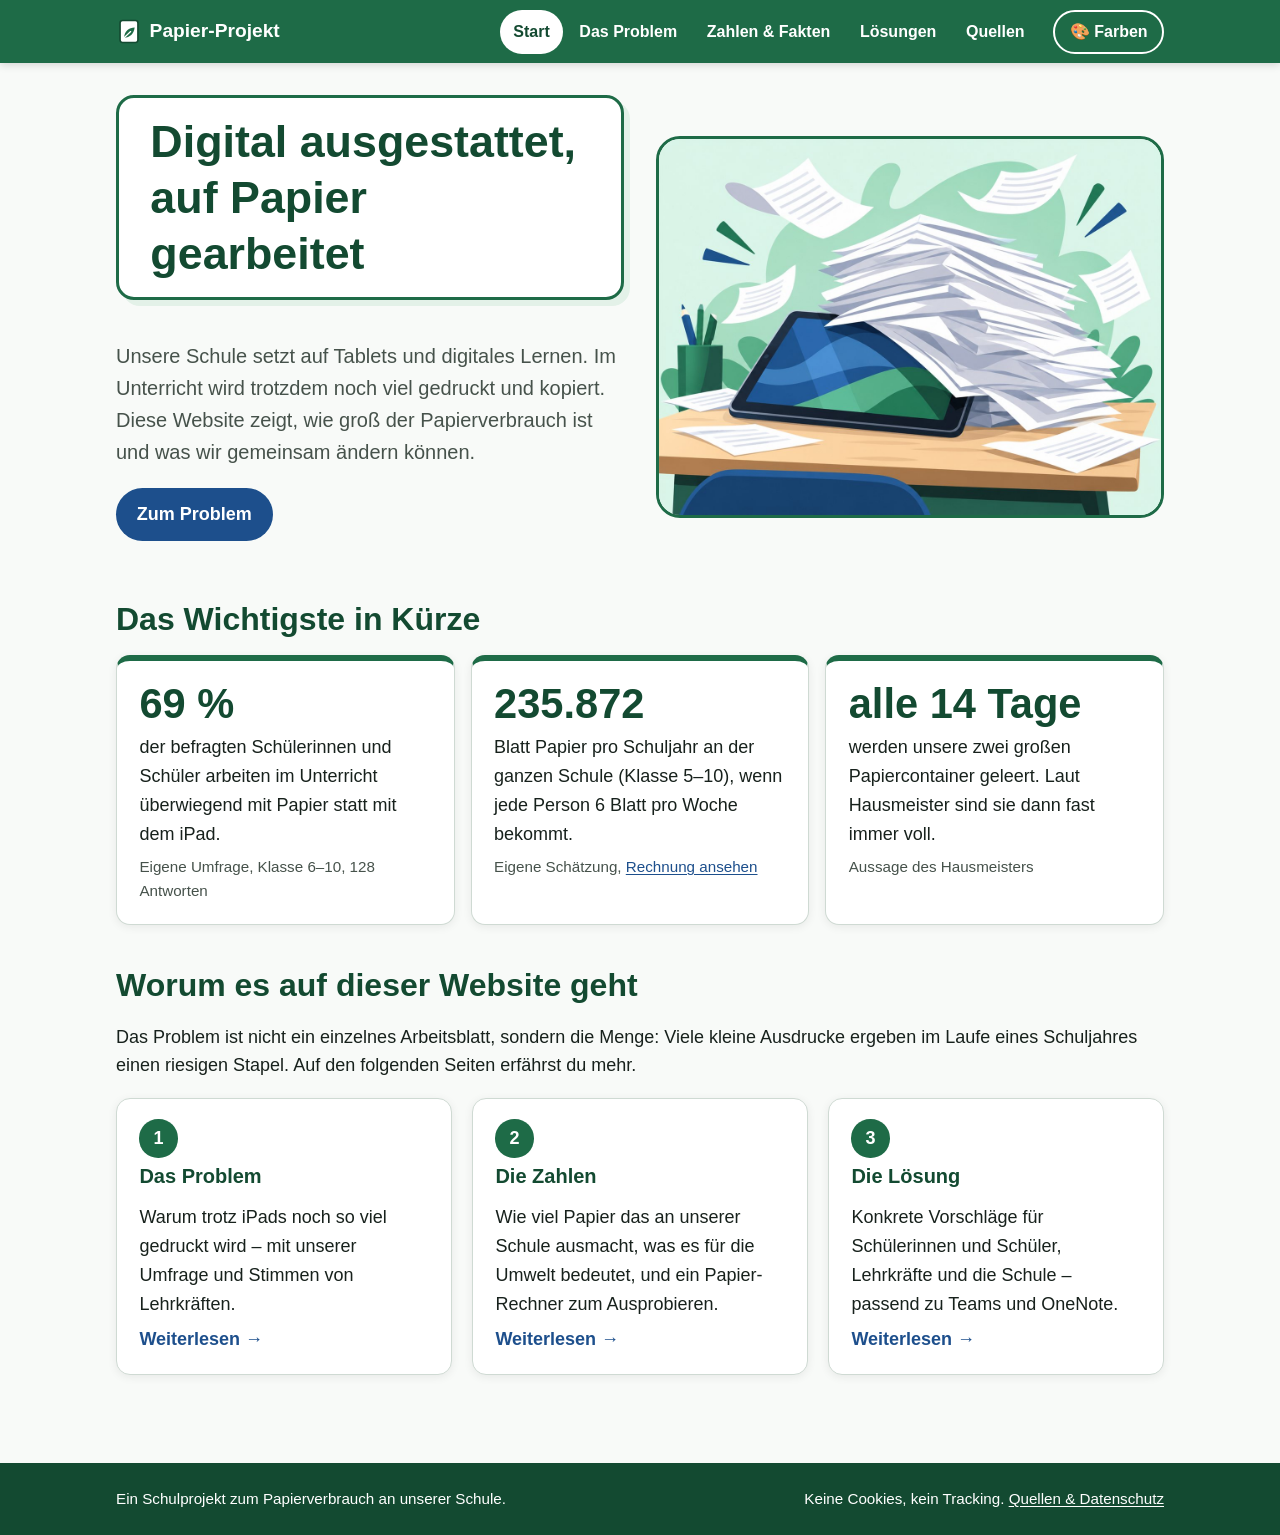
==== commit b85483e7: "KI-Startbild eingebaut, Farbschema Kunterbunt ergänzt, Vorschau-Seite entfernt Co-Authored-By: Claud" ====
--- a/index.html
+++ b/index.html
@@ -34,8 +34,8 @@
         <p class="einleitung">Unsere Schule setzt auf Tablets und digitales Lernen. Im Unterricht wird trotzdem noch viel gedruckt und kopiert. Diese Website zeigt, wie groß der Papierverbrauch ist und was wir gemeinsam ändern können.</p>
         <p><a class="knopf" href="problem.html">Zum Problem</a></p>
       </div>
-      <div class="hero-bild">
-        <img src="bilder/hero.svg" width="400" height="300" alt="Zeichnung: Ein Tablet liegt halb unter einem hohen Stapel Arbeitsblätter.">
+      <div class="hero-bild hero-bild-voll">
+        <img src="bilder/hero-ki.jpg" width="1200" height="900" alt="Illustration: Auf einem Schultisch liegt ein Tablet, halb begraben unter einem riesigen, schiefen Stapel Arbeitsblätter. Weitere Blätter fliegen durch die Luft.">
       </div>
     </section>
 
--- a/css/style.css
+++ b/css/style.css
@@ -97,6 +97,14 @@
   color-scheme: dark;
 }
 
+[data-farbe="bunt"] {
+  --hintergrund: #fffdf2; --flaeche: #ffffff; --text: #1a1a1a; --text-leise: #3d3d3d; --linie: #222222;
+  --haupt: #6a1b9a; --haupt-dunkel: #1a237e; --haupt-hell: #fff3c4; --ueberschrift: #b71c1c;
+  --akzent: #00695c; --akzent-hell: #d9f7e3; --link: #0d47a1; --auf-haupt: #ffffff;
+  --c1: #1e88e5; --c2: #43a047; --c3: #8e24aa; --c4: #fb8c00; --c5: #e53935;
+  --bunt: linear-gradient(90deg, #c62828, #bf360c, #2e7d32, #1565c0, #6a1b9a, #ad1457, #00695c);
+}
+
 * { box-sizing: border-box; }
 
 html { -webkit-text-size-adjust: 100%; }
@@ -236,6 +244,8 @@
   margin-bottom: 2rem;
 }
 .hero-bild { background: var(--haupt-hell); border-radius: 24px; padding: 1rem; }
+.hero-bild-voll { padding: 0; overflow: hidden; border: 3px solid var(--haupt); }
+.hero-bild-voll img { display: block; width: 100%; }
 
 .kernzahlen { display: grid; gap: 1rem; grid-template-columns: repeat(auto-fit, minmax(14rem, 1fr)); }
 .kernzahl { border-top: 6px solid var(--haupt); }
@@ -376,6 +386,44 @@
 [data-farbe="regenbogen"] .rechner { border-top: 6px solid; border-image: var(--regenbogen) 1; }
 [data-farbe="regenbogen"] .kachel .nummer { background: var(--regenbogen); color: #000000; }
 
+/* 🎉 Kunterbunt: alles quer durcheinander */
+[data-farbe="bunt"] body {
+  background-color: var(--hintergrund);
+  background-image:
+    /* helle Konfetti-Punkte, damit der Text lesbar bleibt */
+    radial-gradient(circle at 12px 12px, #ffd5b8 4px, transparent 5px),
+    radial-gradient(circle at 52px 38px, #c7e0fb 4px, transparent 5px),
+    radial-gradient(circle at 30px 70px, #c9ecd0 4px, transparent 5px),
+    radial-gradient(circle at 80px 80px, #ffcdd2 4px, transparent 5px),
+    radial-gradient(circle at 88px 20px, #e6cdf2 4px, transparent 5px);
+  background-size: 100px 100px;
+}
+[data-farbe="bunt"] .kopf { background: var(--bunt); }
+[data-farbe="bunt"] .fuss { background: var(--bunt); }
+[data-farbe="bunt"] h1 {
+  color: #1a237e; border-color: #e53935; transform: rotate(-1.5deg);
+  box-shadow: 5px 5px 0 #fdd835, 10px 10px 0 #43a047, 15px 15px 0 #1e88e5;
+}
+[data-farbe="bunt"] .abschnitt:nth-of-type(5n+1) h2 { color: #c62828; }
+[data-farbe="bunt"] .abschnitt:nth-of-type(5n+2) h2 { color: #1565c0; }
+[data-farbe="bunt"] .abschnitt:nth-of-type(5n+3) h2 { color: #2e7d32; }
+[data-farbe="bunt"] .abschnitt:nth-of-type(5n+4) h2 { color: #6a1b9a; }
+[data-farbe="bunt"] .abschnitt:nth-of-type(5n+5) h2 { color: #bf360c; }
+[data-farbe="bunt"] .karte { border-width: 2px; }
+[data-farbe="bunt"] .karte:nth-child(6n+1) { background: #ffe0e6; border-color: #c62828; transform: rotate(-0.6deg); }
+[data-farbe="bunt"] .karte:nth-child(6n+2) { background: #fff3c4; border-color: #f57f17; transform: rotate(0.5deg); }
+[data-farbe="bunt"] .karte:nth-child(6n+3) { background: #d9f7e3; border-color: #2e7d32; transform: rotate(-0.4deg); }
+[data-farbe="bunt"] .karte:nth-child(6n+4) { background: #dbeafe; border-color: #1565c0; transform: rotate(0.6deg); }
+[data-farbe="bunt"] .karte:nth-child(6n+5) { background: #f3e1ff; border-color: #6a1b9a; transform: rotate(-0.5deg); }
+[data-farbe="bunt"] .karte:nth-child(6n+6) { background: #ffe6cc; border-color: #bf360c; transform: rotate(0.4deg); }
+[data-farbe="bunt"] .kachel .nummer { background: #e53935; }
+[data-farbe="bunt"] .kachel:nth-child(2) .nummer { background: #1565c0; }
+[data-farbe="bunt"] .kachel:nth-child(3) .nummer { background: #2e7d32; }
+[data-farbe="bunt"] .kernzahl:nth-child(1) { border-top-color: #e53935; }
+[data-farbe="bunt"] .kernzahl:nth-child(2) { border-top-color: #fdd835; }
+[data-farbe="bunt"] .kernzahl:nth-child(3) { border-top-color: #1e88e5; }
+[data-farbe="bunt"] .hero-bild-voll { border-color: #fb8c00; }
+
 /* Hoher Kontrast: dickere Linien, Links immer unterstrichen */
 [data-farbe="kontrast"] .karte { border-width: 2px; box-shadow: none; }
 [data-farbe="kontrast"] h1 { box-shadow: none; }
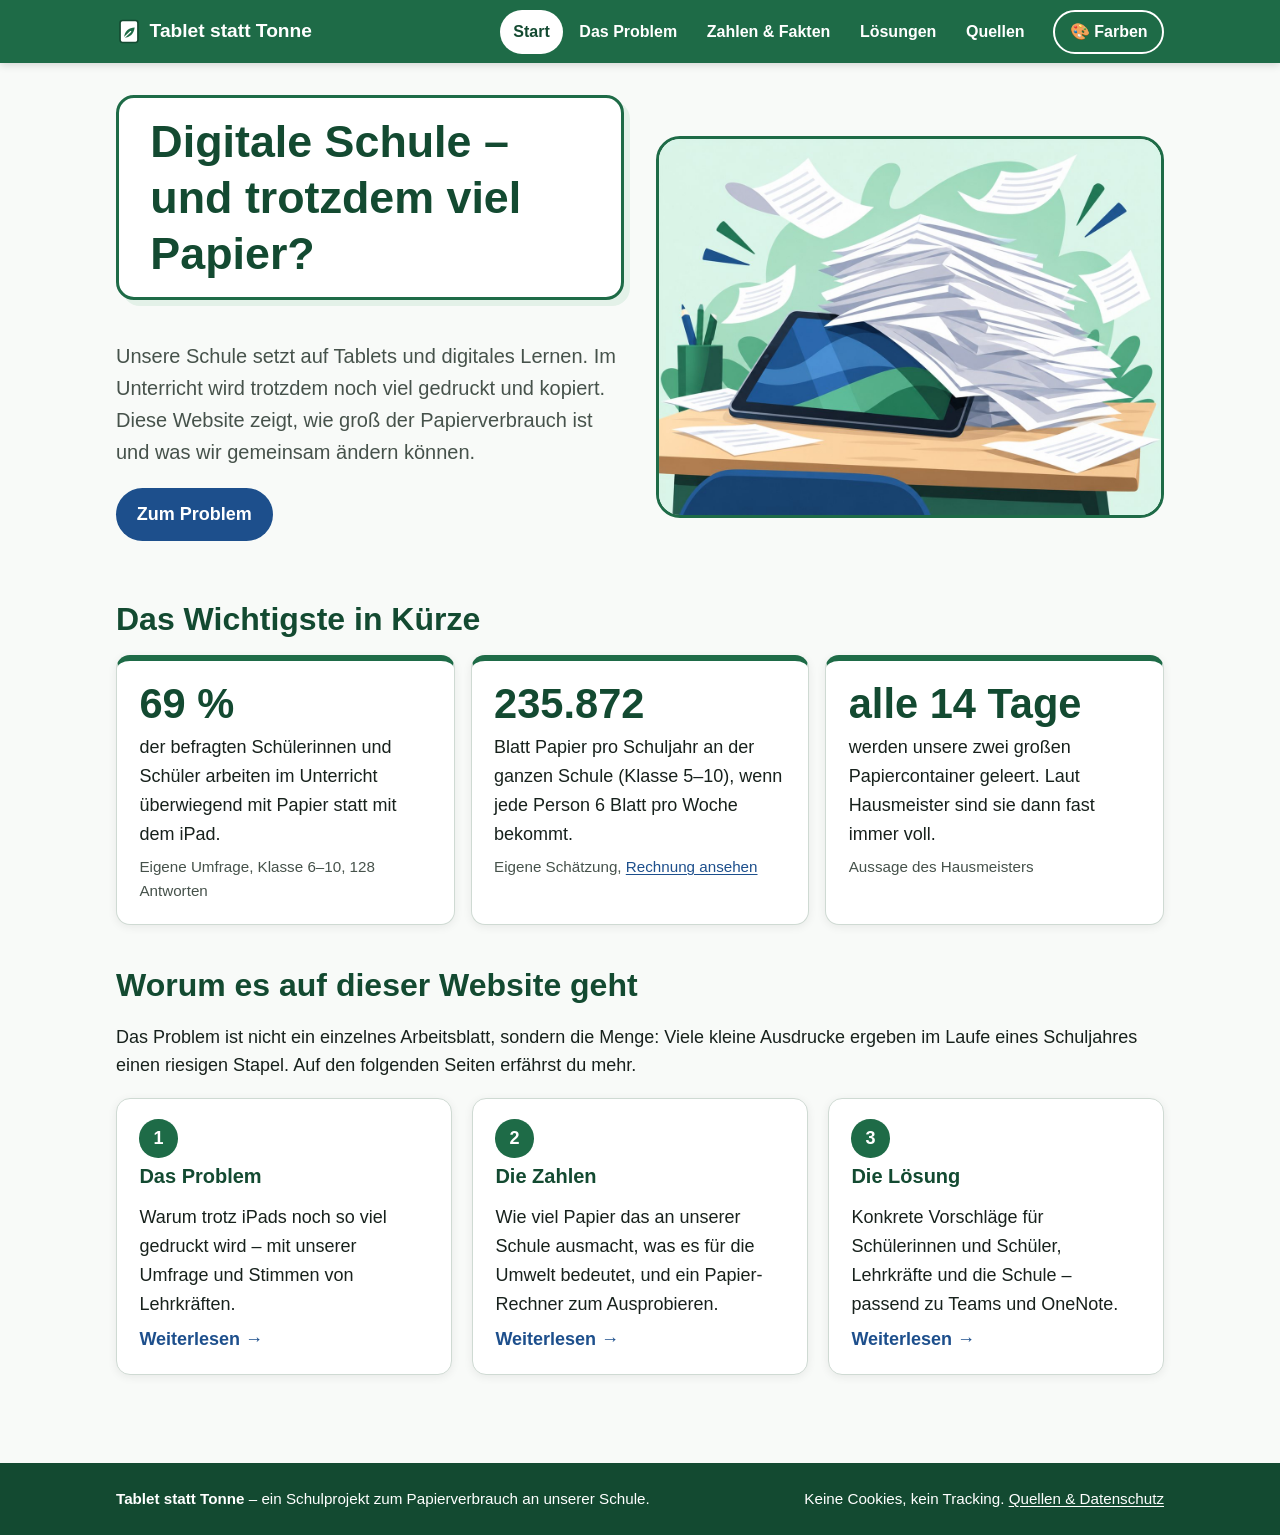
==== commit 77f04119: "Projektname „Tablet statt Tonne“, alte Startseiten-Überschrift wiederhergestellt Co-Authored-By: Cla" ====
--- a/index.html
+++ b/index.html
@@ -3,7 +3,7 @@
 <head>
   <meta charset="utf-8">
   <meta name="viewport" content="width=device-width, initial-scale=1, viewport-fit=cover">
-  <title>Digital ausgestattet, auf Papier gearbeitet | Papier-Projekt</title>
+  <title>Digitale Schule – und trotzdem viel Papier? | Tablet statt Tonne</title>
   <meta name="description" content="Ein Schulprojekt über den Papierverbrauch an unserer Schule – mit Zahlen, Umfrage und konkreten Vorschlägen zum Papiersparen.">
   <link rel="icon" href="bilder/icon.svg" type="image/svg+xml">
   <link rel="stylesheet" href="css/style.css">
@@ -14,7 +14,7 @@
 
   <header class="kopf">
     <div class="inhalt-breite">
-      <a class="logo" href="index.html"><img src="bilder/icon.svg" alt="" width="26" height="26">Papier-Projekt</a>
+      <a class="logo" href="index.html"><img src="bilder/icon.svg" alt="" width="26" height="26">Tablet statt Tonne</a>
       <nav class="menue" aria-label="Hauptmenü">
         <ul>
           <li><a href="index.html" aria-current="page">Start</a></li>
@@ -30,7 +30,7 @@
   <main id="inhalt" class="inhalt-breite">
     <section class="hero" aria-labelledby="titel">
       <div>
-        <h1 id="titel">Digital ausgestattet, auf Papier gearbeitet</h1>
+        <h1 id="titel">Digitale Schule – und trotzdem viel Papier?</h1>
         <p class="einleitung">Unsere Schule setzt auf Tablets und digitales Lernen. Im Unterricht wird trotzdem noch viel gedruckt und kopiert. Diese Website zeigt, wie groß der Papierverbrauch ist und was wir gemeinsam ändern können.</p>
         <p><a class="knopf" href="problem.html">Zum Problem</a></p>
       </div>
@@ -88,7 +88,7 @@
 
   <footer class="fuss">
     <div class="inhalt-breite">
-      <p>Ein Schulprojekt zum Papierverbrauch an unserer Schule.</p>
+      <p><strong>Tablet statt Tonne</strong> – ein Schulprojekt zum Papierverbrauch an unserer Schule.</p>
       <p>Keine Cookies, kein Tracking. <a href="quellen.html">Quellen &amp; Datenschutz</a></p>
     </div>
   </footer>
--- a/css/style.css
+++ b/css/style.css
@@ -1,5 +1,5 @@
 /* ==========================================================
-   Papier-Projekt – gemeinsames Aussehen für alle Seiten
+   Tablet statt Tonne – gemeinsames Aussehen für alle Seiten
    Nur Systemschriften (keine fremden Server), starke Kontraste.
 
    FARBSCHEMATA: Alle Farben kommen aus den Variablen unten.
@@ -439,7 +439,9 @@
     clip: rect(0 0 0 0); white-space: nowrap;
   }
   .farbwahl-schalter { padding: 0.4rem 0.75rem; font-size: 1.15rem; }
-  .menue a { padding-inline: 0.65rem; }
+  .menue a { padding-inline: 0.55rem; font-size: 0.95rem; }
+  .logo { font-size: 1.05rem; }
+  .kopf .inhalt-breite { column-gap: 0.6rem; }
 }
 
 @media (max-width: 40rem) {
